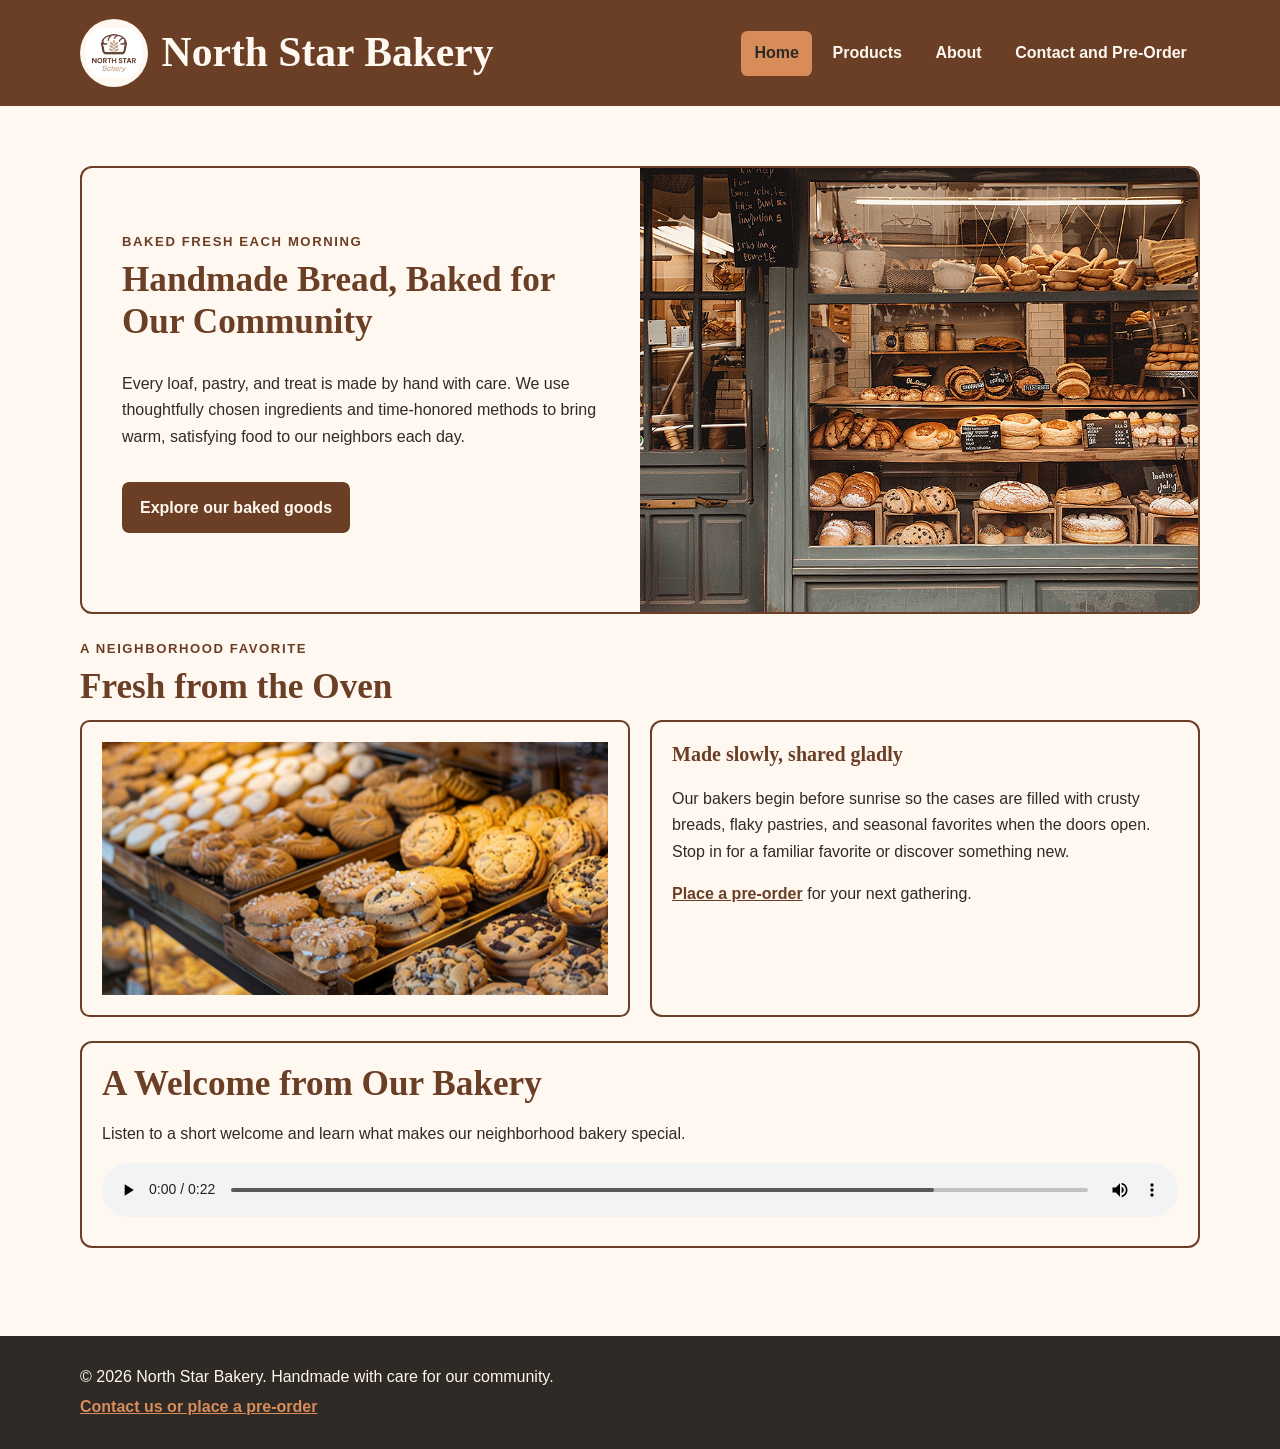
==== index.html @ 2a4c0a60 "Star Bakery website" ====
<!DOCTYPE html>
<html lang="en">
<head>
    <meta charset="UTF-8">
    <meta name="viewport" content="width=device-width, initial-scale=1.0">
    <meta name="description" content="North Star Bakery makes warm, handmade breads and pastries for the neighborhood.">
    <title>North Star Bakery | Home</title>
    <link rel="stylesheet" href="styles.css">
</head>
<body>
    <a class="skip-link" href="#main-content">Skip to main content</a>
    <header class="site-header">
        <div class="header-inner">
            <div class="brand-row">
                <a href="index.html"><img src="bakery-logo_c.png" alt="North Star Bakery logo"></a>
                <h1>North Star Bakery</h1>
            </div>
            <nav aria-label="Primary navigation">
                <ul>
                    <li><a href="index.html" aria-current="page">Home</a></li>
                    <li><a href="products.html">Products</a></li>
                    <li><a href="about.html">About</a></li>
                    <li><a href="contact.html">Contact and Pre-Order</a></li>
                </ul>
            </nav>
        </div>
    </header>

    <main id="main-content">
        <section class="hero">
            <div class="hero-copy">
                <p class="eyebrow">Baked fresh each morning</p>
                <h2>Handmade Bread, Baked for Our Community</h2>
                <p>Every loaf, pastry, and treat is made by hand with care. We use thoughtfully chosen ingredients and time-honored methods to bring warm, satisfying food to our neighbors each day.</p>
                <p><a class="button-link" href="products.html">Explore our baked goods</a></p>
            </div>
            <div class="hero-media">
                <img src="bakery-storefront_c.png" alt="Welcoming storefront of North Star Bakery">
            </div>
        </section>

        <section>
            <p class="eyebrow">A neighborhood favorite</p>
            <h2>Fresh from the Oven</h2>
            <div class="content-grid">
                <div class="card media-frame">
                    <picture>
                        <source media="(min-width: 768px)" srcset="bakery-feature-large_c.png">
                        <img src="bakery-feature-small_c.png" alt="Fresh artisan breads and pastries arranged at North Star Bakery">
                    </picture>
                </div>
                <div class="card">
                    <h3>Made slowly, shared gladly</h3>
                    <p>Our bakers begin before sunrise so the cases are filled with crusty breads, flaky pastries, and seasonal favorites when the doors open. Stop in for a familiar favorite or discover something new.</p>
                    <p><a href="contact.html">Place a pre-order</a> for your next gathering.</p>
                </div>
            </div>
        </section>

        <section class="card">
            <h2>A Welcome from Our Bakery</h2>
            <p>Listen to a short welcome and learn what makes our neighborhood bakery special.</p>
            <audio controls>
                <source src="bakery-welcome-mixed_c.mp3" type="audio/mpeg">
                <source src="bakery-welcome_c.mp3" type="audio/mpeg">
                Your browser does not support the audio element. Please contact North Star Bakery for more information.
            </audio>
        </section>
    </main>

    <footer class="site-footer">
        <div class="footer-inner">
            <p>&copy; 2026 North Star Bakery. Handmade with care for our community.</p>
            <p><a href="contact.html">Contact us or place a pre-order</a></p>
        </div>
    </footer>
</body>
</html>
---- styles.css ----
:root {
    --cream: #fff8f0;
    --brown: #6b3e26;
    --peach: #d88c5a;
    --charcoal: #2f2a26;
}

* {
    box-sizing: border-box;
}

html {
    scroll-behavior: smooth;
}

body {
    margin: 0;
    background: var(--cream);
    color: var(--charcoal);
    font-family: Arial, Helvetica, sans-serif;
    font-size: 1rem;
    line-height: 1.65;
}

img,
picture,
video {
    display: block;
    max-width: 100%;
}

audio {
    width: 100%;
}

a {
    color: var(--brown);
    font-weight: 700;
}

a:hover,
a:focus-visible {
    color: var(--peach);
}

:focus-visible {
    outline: 3px solid var(--peach);
    outline-offset: 3px;
}

.skip-link {
    position: absolute;
    left: 1rem;
    top: -5rem;
    z-index: 10;
    background: var(--cream);
    color: var(--charcoal);
    padding: 0.65rem 1rem;
}

.skip-link:focus {
    top: 1rem;
}

.site-header {
    background: var(--brown);
    color: var(--cream);
    padding: 1rem;
}

.header-inner,
main,
.footer-inner {
    width: min(100% - 2rem, 70rem);
    margin-inline: auto;
}

.brand-row {
    display: flex;
    align-items: center;
    gap: 0.85rem;
}

.brand-row img {
    width: 4.25rem;
    height: 4.25rem;
    object-fit: contain;
    border-radius: 50%;
    background: var(--cream);
    padding: 0.3rem;
}

h1,
h2,
h3 {
    font-family: Georgia, "Times New Roman", serif;
    line-height: 1.2;
}

h1 {
    margin: 0;
    color: var(--cream);
    font-size: clamp(1.65rem, 7vw, 2.6rem);
}

h2 {
    color: var(--brown);
    font-size: clamp(1.55rem, 5vw, 2.2rem);
    margin: 0 0 0.75rem;
}

h3 {
    color: var(--brown);
    font-size: 1.25rem;
}

nav ul {
    display: flex;
    flex-direction: column;
    gap: 0.45rem;
    list-style: none;
    margin: 1rem 0 0;
    padding: 0;
}

nav a {
    display: block;
    border: 2px solid transparent;
    border-radius: 0.4rem;
    color: var(--cream);
    padding: 0.45rem 0.7rem;
    text-decoration: none;
}

nav a:hover,
nav a:focus-visible,
nav a[aria-current="page"] {
    background: var(--peach);
    color: var(--charcoal);
}

main {
    padding-block: 1.5rem 3rem;
}

section {
    margin-block: 1.5rem;
}

.hero,
.card,
.notice,
fieldset {
    border: 2px solid var(--brown);
    border-radius: 0.75rem;
}

.hero {
    overflow: hidden;
}

.hero-copy,
.card,
.notice {
    padding: 1.25rem;
}

.hero img {
    width: 100%;
    height: 100%;
    object-fit: cover;
}

.eyebrow {
    color: var(--brown);
    font-size: 0.82rem;
    font-weight: 700;
    letter-spacing: 0.12em;
    margin: 0 0 0.35rem;
    text-transform: uppercase;
}

.button-link,
button {
    display: inline-block;
    border: 2px solid var(--brown);
    border-radius: 0.45rem;
    background: var(--brown);
    color: var(--cream);
    cursor: pointer;
    font: inherit;
    font-weight: 700;
    padding: 0.65rem 1rem;
    text-decoration: none;
}

.button-link:hover,
.button-link:focus-visible,
button:hover,
button:focus-visible {
    background: var(--peach);
    color: var(--charcoal);
}

.content-grid,
.product-grid,
.contact-grid {
    display: flex;
    flex-direction: column;
    gap: 1.25rem;
}

.card {
    flex: 1 1 0;
    background: var(--cream);
}

.card > :first-child {
    margin-top: 0;
}

.media-frame {
    overflow: hidden;
    border-radius: 0.6rem;
}

.media-frame img,
.media-frame video {
    width: 100%;
}

figure {
    margin: 0;
}

figcaption {
    background: var(--brown);
    color: var(--cream);
    padding: 0.75rem 1rem;
}

.notice {
    background: var(--peach);
    color: var(--charcoal);
}

.notice strong {
    color: var(--brown);
}

.product-list {
    padding-left: 1.25rem;
}

.product-list li + li {
    margin-top: 0.65rem;
}

form {
    display: flex;
    flex-direction: column;
    gap: 1.25rem;
}

fieldset {
    margin: 0;
    padding: 1.15rem;
}

legend {
    color: var(--brown);
    font-family: Georgia, "Times New Roman", serif;
    font-size: 1.3rem;
    font-weight: 700;
    padding-inline: 0.35rem;
}

.field {
    margin-bottom: 1rem;
}

.field:last-child {
    margin-bottom: 0;
}

label {
    display: block;
    font-weight: 700;
    margin-bottom: 0.3rem;
}

input,
select,
textarea {
    width: 100%;
    border: 2px solid var(--brown);
    border-radius: 0.35rem;
    background: var(--cream);
    color: var(--charcoal);
    font: inherit;
    padding: 0.65rem;
}

textarea {
    resize: vertical;
}

.site-footer {
    background: var(--charcoal);
    color: var(--cream);
    padding: 1.5rem 1rem;
}

.site-footer a {
    color: var(--peach);
}

.site-footer p {
    margin: 0.25rem 0;
}

@media (min-width: 48rem) {
    .site-header {
        padding-block: 1.2rem;
    }

    .header-inner {
        display: flex;
        align-items: center;
        justify-content: space-between;
        gap: 2rem;
    }

    nav ul {
        flex-direction: row;
        flex-wrap: wrap;
        justify-content: flex-end;
        margin-top: 0;
    }

    main {
        padding-block: 2.25rem 4rem;
    }

    .hero {
        display: flex;
        align-items: stretch;
        min-height: 28rem;
    }

    .hero-copy,
    .hero-media {
        flex: 1 1 50%;
    }

    .hero-copy {
        display: flex;
        flex-direction: column;
        justify-content: center;
        padding: 2.5rem;
    }

    .content-grid,
    .product-grid,
    .contact-grid {
        flex-direction: row;
        align-items: stretch;
    }

    .content-grid > *,
    .product-grid > *,
    .contact-grid > * {
        flex: 1 1 0;
    }

    .contact-grid form {
        flex: 1.5 1 0;
    }
}
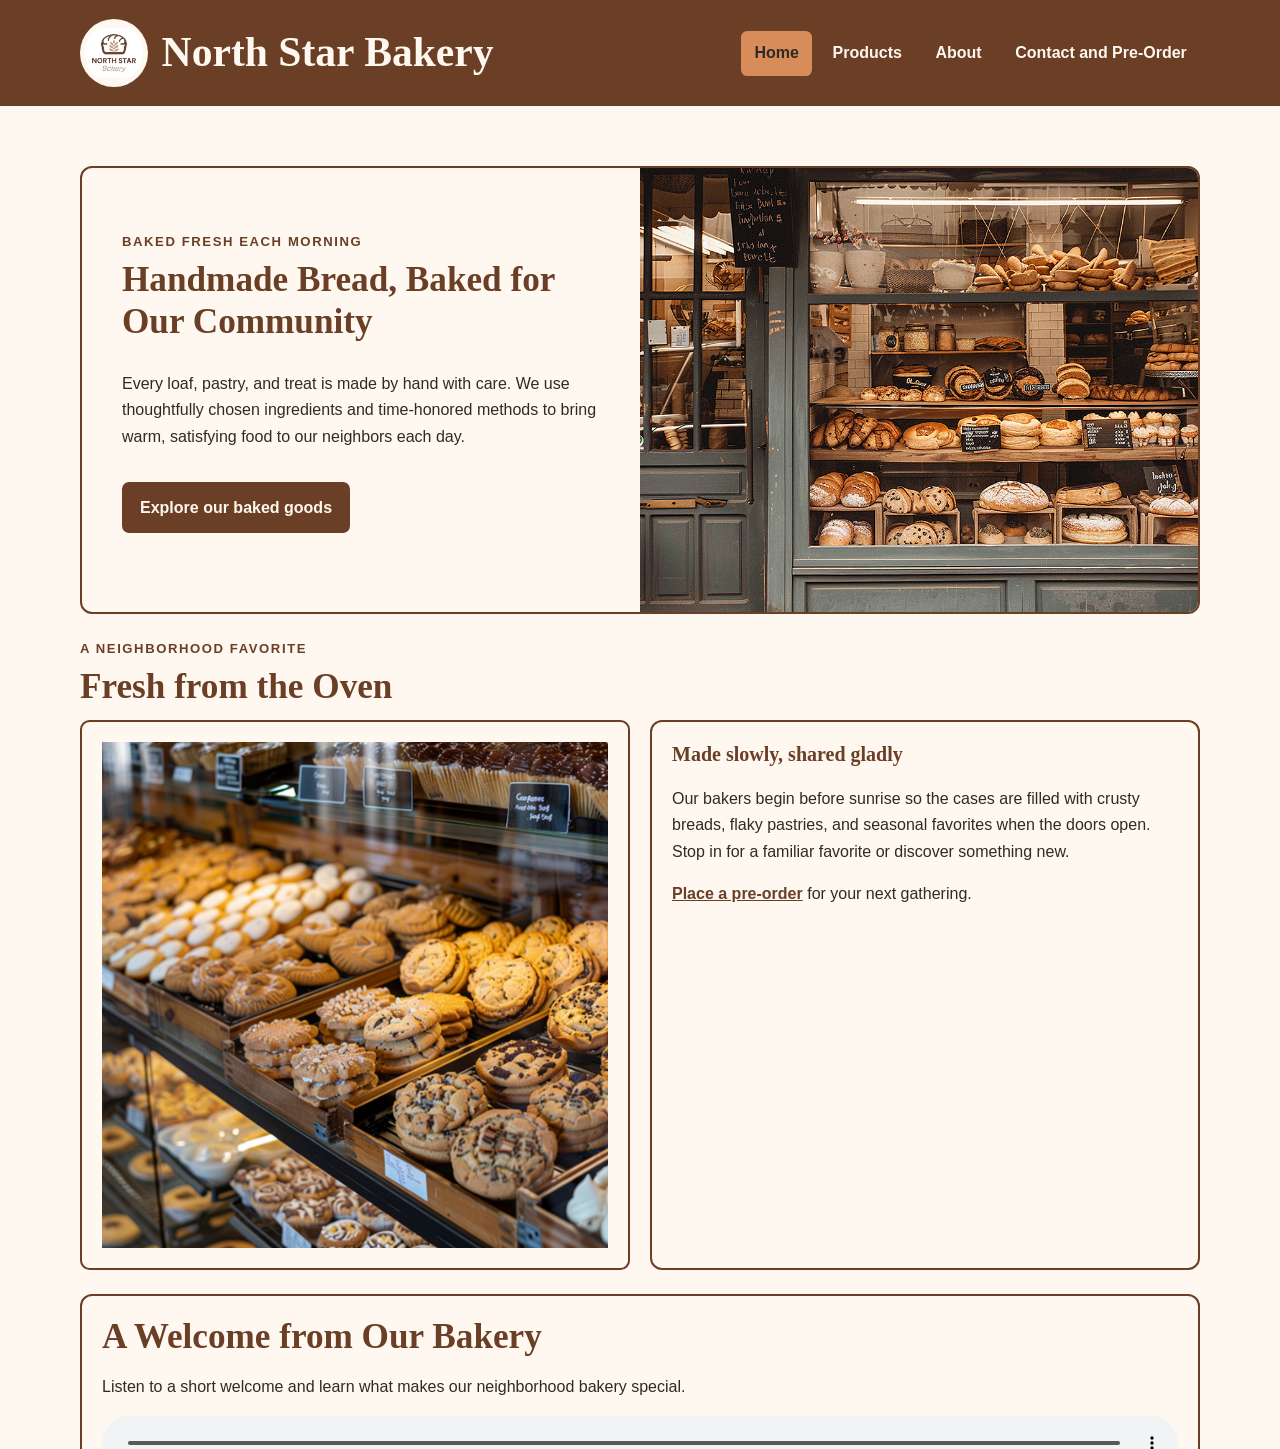
==== commit b5283c2c: "update" ====
--- a/index.html
+++ b/index.html
@@ -6,6 +6,7 @@
     <meta name="description" content="North Star Bakery makes warm, handmade breads and pastries for the neighborhood.">
     <title>North Star Bakery | Home</title>
     <link rel="stylesheet" href="styles.css">
+    <script src="script.js" defer></script>
 </head>
 <body>
     <a class="skip-link" href="#main-content">Skip to main content</a>
--- a/styles.css
+++ b/styles.css
@@ -194,6 +194,11 @@
     text-decoration: none;
 }
 
+.secondary-button {
+    background: var(--cream);
+    color: var(--brown);
+}
+
 .button-link:hover,
 .button-link:focus-visible,
 button:hover,
@@ -256,6 +261,37 @@
     margin-top: 0.65rem;
 }
 
+.favorite-button {
+    margin-top: 0.5rem;
+}
+
+.favorite-button[aria-pressed="true"] {
+    background: var(--peach);
+    color: var(--charcoal);
+}
+
+.favorites-panel {
+    margin-top: 2rem;
+}
+
+.favorites-list {
+    display: flex;
+    flex-wrap: wrap;
+    gap: 0.65rem;
+    list-style: none;
+    padding: 0;
+}
+
+.favorites-list li {
+    border: 2px solid var(--brown);
+    border-radius: 999px;
+    padding: 0.35rem 0.75rem;
+}
+
+.favorites-list .empty-state {
+    border-style: dashed;
+}
+
 form {
     display: flex;
     flex-direction: column;
@@ -281,6 +317,37 @@
 
 .field:last-child {
     margin-bottom: 0;
+}
+
+.error-message {
+    display: block;
+    color: var(--brown);
+    font-weight: 700;
+    margin-top: 0.25rem;
+}
+
+.field.has-error input,
+.field.has-error select,
+.field.has-error textarea {
+    border-color: var(--peach);
+    box-shadow: 0 0 0 2px var(--charcoal);
+}
+
+.restored-message,
+.status-message {
+    font-weight: 700;
+}
+
+.restored-message {
+    border-left: 0.4rem solid var(--peach);
+    margin: 0;
+    padding: 0.6rem 0.8rem;
+}
+
+.form-actions {
+    display: flex;
+    flex-wrap: wrap;
+    gap: 0.75rem;
 }
 
 label {
